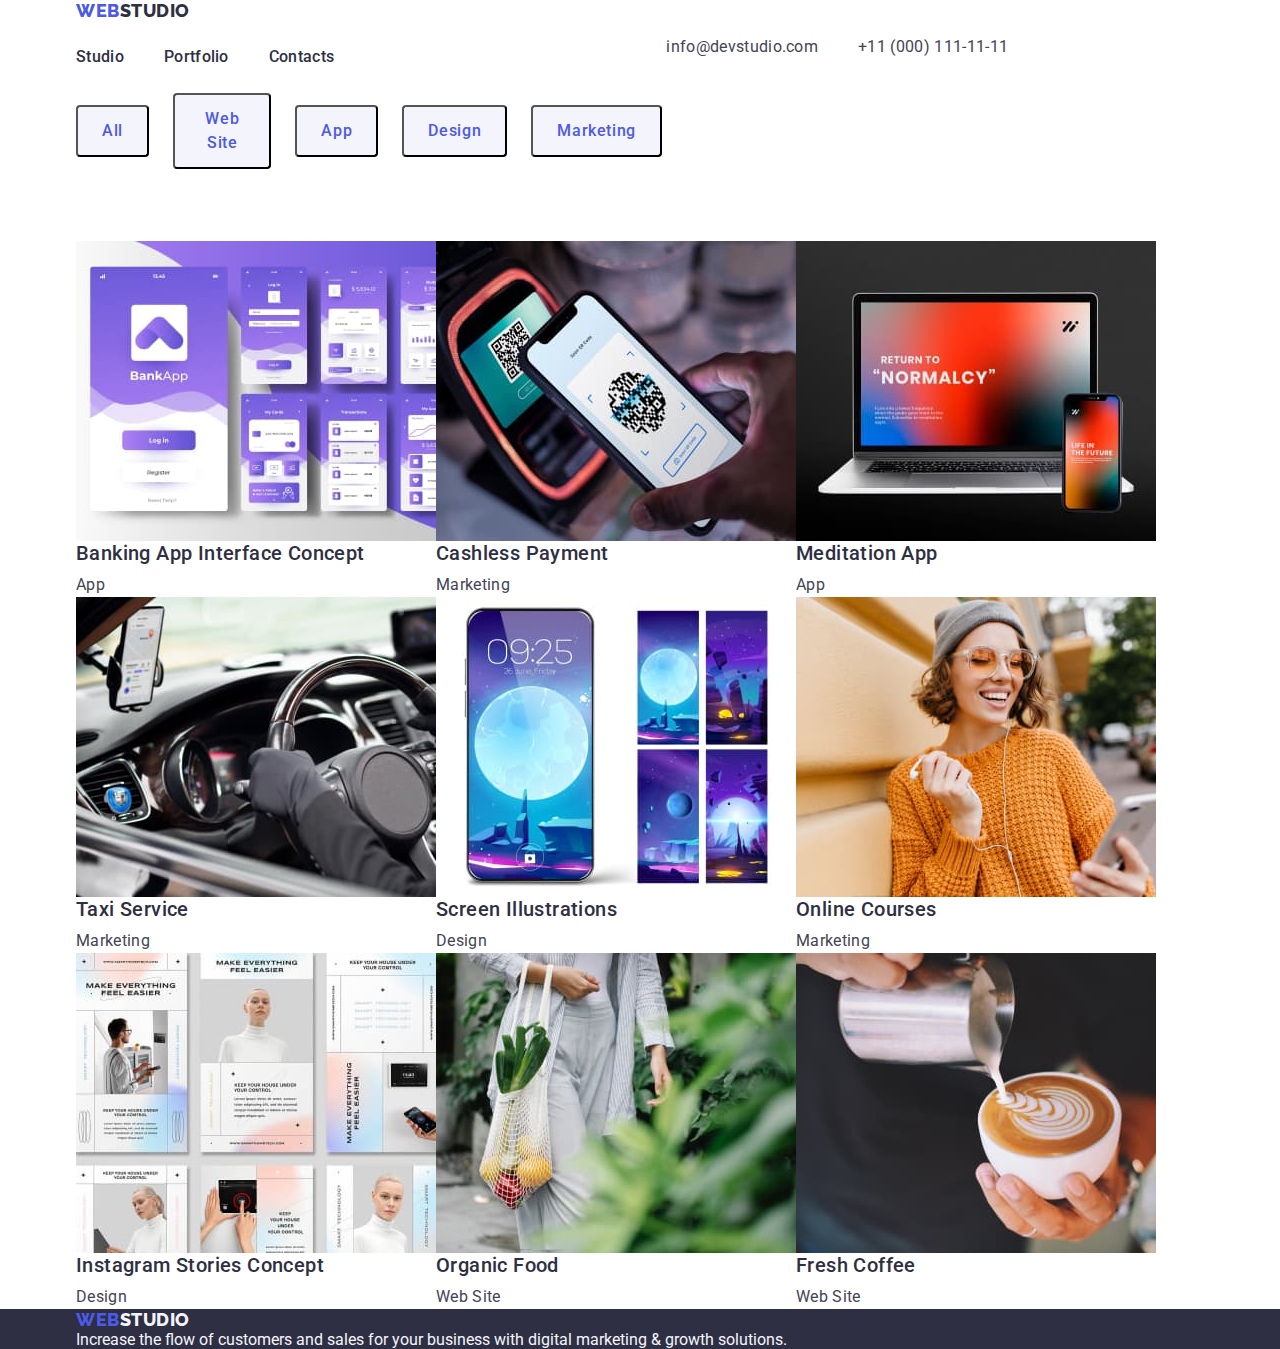
==== portfolio.html @ 97638b40 "Update portfolio.html" ====
<!DOCTYPE html>
<html lang="en">
  <head>
    <meta charset="UTF-8" />
    <meta http-equiv="X-UA-Compatible" content="IE=edge" />
    <meta name="viewport" content="width=, initial-scale=1.0" />
    <title>Portfolio</title>

    <!-- Font  -->
    <link rel="preconnect" href="https://fonts.googleapis.com" />
    <link rel="preconnect" href="https://fonts.gstatic.com" crossorigin />
    <link
      href="https://fonts.googleapis.com/css2?family=Raleway:wght@800&family=Roboto:wght@400;500;700;900&display=swap"
      rel="stylesheet"
    />

    <!-- Normalize -->
    <link
      rel="stylesheet"
      href="https://cdn.jsdelivr.net/npm/modern-normalize@1.1.0/modern-normalize.min.css"
    />

    <!-- Styles -->
    <link rel="stylesheet" href="./css/styles.css" />
  </head>
  <body>
    <!-- Header section -->
    <header class="header">
      <div class="container header-container">
        <nav class="header-nav">
          <a class="header-logo link" href="./index.html"
            >Web<span class="header-logo-second">Studio</span></a
          >
          <ul class="header-nav-list list">
            <li class="header-item">
              <a class="header-link link" href="./index.html">Studio</a>
            </li>
            <li class="header-item">
              <a class="header-link link" href="./portfolio.html">Portfolio</a>
            </li>
            <li class="header-item">
              <a class="header-link link" href="">Contacts</a>
            </li>
          </ul>
        </nav>
        <address class="header-contacts">
          <ul class="header-nav-contacts-list list">
            <li class="header-contacts-item">
              <a
                class="header-contacts-link link"
                href="mailto:info@devstudio.com"
                >info@devstudio.com</a
              >
            </li>
            <li class="header-contacts-item">
              <a class="header-contacts-link link" href="tel:+110001111111"
                >+11 (000) 111-11-11</a
              >
            </li>
          </ul>
        </address>
      </div>
    </header>
    <main>
      <!-- Section 1 -->
      <section>
        <div class="container">
          <h1 class="visually-hidden">Portfolio</h1>
          <ul class="portfolio-btn-list list">
            <li class="porfolio-btn-item">
              <button class="portfolio-btn" type="button">All</button>
            </li>
            <li class="porfolio-btn-item">
              <button class="portfolio-btn" type="button">Web Site</button>
            </li>
            <li class="porfolio-btn-item">
              <button class="portfolio-btn" type="button">App</button>
            </li>
            <li class="porfolio-btn-item">
              <button class="portfolio-btn" type="button">Design</button>
            </li>
            <li class="porfolio-btn-item">
              <button class="portfolio-btn" type="button">Marketing</button>
            </li>
          </ul>
          <ul class="portfolio-img-list list">
            <li class="portfoli-img-item">
              <a class="portfolio-img-link link" href="">
                <img
                  class="portfolio-img"
                  src="./images/img-8.jpg"
                  alt="Interface Concept"
                  width="360"
                  height="300"
                />
                <h2 class="portfolio-title-name">
                  Banking App Interface Concept
                </h2>
                <p class="portfolio-undertitle">App</p>
              </a>
            </li>
            <li class="portfoli-img-item">
              <a class="portfolio-img-link link" href="">
                <img
                  class="portfolio-img"
                  src="./images/img-9.jpg"
                  alt="Payment by QR code"
                  width="360"
                  height="300"
                />
                <h2 class="portfolio-title-name">Cashless Payment</h2>
                <p class="portfolio-undertitle">Marketing</p>
              </a>
            </li>
            <li class="portfoli-img-item">
              <a class="portfolio-img-link link" href="">
                <img
                  class="portfolio-img"
                  src="./images/img-10.jpg"
                  alt="Meditation App on tht phone and laptop"
                  width="360"
                  height="300"
                />
                <h2 class="portfolio-title-name">Meditation App</h2>
                <p class="portfolio-undertitle">App</p>
              </a>
            </li>
            <li class="portfoli-img-item">
              <a class="portfolio-img-link link" href="">
                <img
                  class="portfolio-img"
                  src="./images/img-11.jpg"
                  alt="taxi driver"
                  width="360"
                  height="300"
                />
                <h2 class="portfolio-title-name">Taxi Service</h2>
                <p class="portfolio-undertitle">Marketing</p>
              </a>
            </li>
            <li class="portfoli-img-item">
              <a class="portfolio-img-link link" href="">
                <img
                  class="portfolio-img"
                  src="./images/img-12.jpg"
                  alt="moon`s illustrations on the phone"
                  width="360"
                  height="300"
                />
                <h2 class="portfolio-title-name">Screen Illustrations</h2>
                <p class="portfolio-undertitle">Design</p>
              </a>
            </li>
            <li class="portfoli-img-item">
              <a class="portfolio-img-link link" href="">
                <img
                  class="portfolio-img"
                  src="./images/img-13.jpg"
                  alt="smiling girl"
                  width="360"
                  height="300"
                />
                <h2 class="portfolio-title-name">Online Courses</h2>
                <p class="portfolio-undertitle">Marketing</p>
              </a>
            </li>
            <li class="portfoli-img-item">
              <a class="portfolio-img-link link" href="">
                <img
                  class="portfolio-img"
                  src="./images/img-14.jpg"
                  alt="girl`s instagram page"
                  width="360"
                  height="300"
                />
                <h2 class="portfolio-title-name">Instagram Stories Concept</h2>
                <p class="portfolio-undertitle">Design</p>
              </a>
            </li>
            <li class="portfoli-img-item">
              <a class="portfolio-img-link link" href="">
                <img
                  class="portfolio-img"
                  src="./images/img-15.jpg"
                  alt="girl and a bag with vegetables"
                  width="360"
                  height="300"
                />
                <h2 class="portfolio-title-name">Organic Food</h2>
                <p class="portfolio-undertitle">Web Site</p>
              </a>
            </li>
            <li class="portfoli-img-item">
              <a class="portfolio-img-link link" href="">
                <img
                  class="portfolio-img"
                  src="./images/img-16.jpg"
                  alt="Cup of Coffee"
                  width="360"
                  height="300"
                />
                <h2 class="portfolio-title-name">Fresh Coffee</h2>
                <p class="portfolio-undertitle">Web Site</p>
              </a>
            </li>
          </ul>
        </div>
      </section>
    </main>

    <!-- Footer section -->
    <footer class="footer">
      <div class="container">
        <a class="footer-logo link" href="./index.html"
          >Web<span class="footer-logo-second">Studio</span></a
        >
        <p class="footer-undertitle">
          Increase the flow of customers and sales for your business with
          digital marketing & growth solutions.
        </p>
      </div>
    </footer>
  </body>
</html>
---- css/styles.css ----
:root {
  /* Colors  */

  --iris: #4d5ae5;
  --ocean: #404bbf;
  --navy-blue: #2e2f42;
  --green: #31d0aa;
  --slate: #434455;
  --light-slate: #8e8f99;
  --cornflower: #e7e9fc;
  --cloud: #f4f4fd;
  --navy-blue-bg: #2e2f42;
  --grey: #2e2f42;
  --white: #ffffff;
  --dairy: #fcfcfc;

  /* Fonts  */
  --primary-font: Roboto, sans-serif;
  --secondary-font: Releway, sans-serif;
}

/* Base styles */

body {
  font-family: var(--primary-font);
  font-size: 16px;
  color: var(--slate);
  background-color: var(--white);
}

/* reset start */

h1,
h2,
h3,
p {
  margin: 0;
}

img {
  display: block;
}

.link {
  text-decoration: none;
}

.list {
  list-style: none;
  margin: 0;
  padding: 0;
}

.visually-hidden {
  position: absolute;
  width: 1px;
  height: 1px;
  margin: -1px;
  border: 0;
  padding: 0;

  white-space: nowrap;
  clip-path: inset(100%);
  clip: rect(0 0 0 0);
  overflow: hidden;
}

.container {
  width: 1158px;
  margin-right: auto;
  margin-left: auto;
  padding-right: 15px;
  padding-left: 15px;
}

/* Header styles */

.header-container {
  display: flex;
  align-items: center;
}

.header-logo {
  font-family: "Raleway", sans-serif;
  font-weight: 800;
  font-size: 18px;
  line-height: 1.17;
  letter-spacing: 0.03em;
  text-transform: uppercase;
  color: var(--iris);
  margin-right: 76px;
  width: 115px;
}

.header-logo-second {
  font-family: "Raleway", sans-serif;
  color: var(--navy-blue);
}

.header-nav-list {
  display: flex;
  align-items: center;
  margin-right: 332px;
}

.header-link {
  display: block;
  padding-top: 24px;
  padding-bottom: 24px;

  font-weight: 500;
  font-size: 16px;
  line-height: 1.5;
  letter-spacing: 0.02em;
  color: var(--navy-blue);
}
.header-item {
  margin-right: 40px;
}

.header-item:last-child {
  margin-right: 0px;
}

.header-contacts {
  font-style: normal;
}

.header-nav-contacts-list {
  display: flex;
}

.header-contacts-link {
  line-height: 1.5;
  letter-spacing: 0.02em;
  color: var(--slate);
}

.header-contacts-item {
  margin-right: 40px;
}

.header-contacts-item:last-child {
  margin-right: 0px;
}

.header-link:hover,
.header-link:focus,
.header-contacts-link:hover,
.header-contacts-link:focus {
  color: var(--ocean);
}

/* Hero styles */

.hero {
  background-color: var(--navy-blue-bg);
}

.hero-title {
  font-weight: 700;
  font-size: 56px;
  line-height: 1.07;
  text-align: center;
  letter-spacing: 0.02em;
  color: var(--white);
  width: 496px;
  margin-bottom: 48px;
}

.hero-btn {
  font-family: inherit;
  font-weight: 500;
  font-size: 16px;
  line-height: 1.5;
  letter-spacing: 0.04em;
  color: var(--white);
  background-color: var(--iris);
  cursor: pointer;
  padding-bottom: 16px;
  padding-right: 32px;
  padding-bottom: 16px;
  padding-left: 32px;
  border-radius: 4px;
  width: 169px;
}

.hero-btn:hover,
.hero-btn:focus {
  background-color: var(--ocean);
}

/* Section 1 styles */

.about-title-name {
  font-weight: 500;
  font-size: 20px;
  line-height: 1.2;
  letter-spacing: 0.02em;
  color: var(--navy-blue);
  margin-bottom: 8px;
}

.about-undertitle {
  line-height: 1.5;
  letter-spacing: 0.02em;
}

.about-item {
  margin-right: 24px;
  width: 264px;
}

.about-item:last-child {
  margin-right: 0px;
}

/* Section 2 styles */

.projects-title {
  font-weight: 700;
  font-size: 36px;
  line-height: 1.11;
  text-align: center;
  text-transform: capitalize;
  color: var(--navy-blue);
  margin-bottom: 72px;
  width: 323px;
}

/* Section 3 styles */

.team-section {
  background-color: var(--cloud);
}
.team-title {
  font-weight: 700;
  font-size: 36px;
  line-height: 1.11;
  text-align: center;
  text-transform: capitalize;
  letter-spacing: 0.02em;
  color: var(--navy-blue);
  margin-bottom: 72px;
  width: 162px;
}

.team-item {
  background-color: var(--white);
}

.team-title-name {
  font-weight: 500;
  font-size: 20px;
  line-height: 1.2;
  letter-spacing: 0.02em;
  text-align: center;
  color: var(--navy-blue);
  margin-bottom: 8px;
}
.team-undertitle {
  line-height: 1.5;
  letter-spacing: 0.02em;
  text-align: center;
}

/* Footer section */

.footer {
  background-color: var(--navy-blue-bg);
}

.footer-logo {
  font-family: "Raleway", sans-serif;
  font-weight: 800;
  font-size: 18px;
  line-height: 1.17;
  letter-spacing: 0.03em;
  text-transform: uppercase;
  color: var(--iris);
  margin-bottom: 16px;
}

.footer-logo-second {
  font-family: "Raleway", sans-serif;
  color: var(--cloud);
}

.footer-undertitle {
  color: var(--cloud);
}

/* Portfolio */

/* Section 1 */

.portfolio-btn-list {
  display: flex;
  justify-content: space-between;
  align-items: center;
  margin-bottom: 72px;
  width: 586px;
}

.porfolio-btn-item {
  margin-right: 24px;
}

.porfolio-btn-item:last-child {
  margin-right: 0px;
}

.portfolio-btn {
  font-family: inherit;
  font-weight: 500;
  font-size: 16px;
  line-height: 1.5;
  letter-spacing: 0.04em;
  color: var(--iris);
  background-color: var(--cloud);
  cursor: pointer;
  border-radius: 4px;
  padding-top: 12px;
  padding-right: 24px;
  padding-bottom: 12px;
  padding-left: 24px;
}

.portfolio-btn:hover,
.portfolio-btn:focus {
  color: var(--white);
  background-color: var(--ocean);
}

.portfolio-title-name {
  font-weight: 500;
  font-size: 20px;
  line-height: 1.2;
  letter-spacing: 0.02em;
  color: var(--navy-blue);
  margin-bottom: 8px;
}

.portfolio-undertitle {
  font-size: 16px;
  line-height: 1.5;
  letter-spacing: 0.02em;
  color: var(--slate);
}

.portfolio-img-list {
  display: flex;
  flex-wrap: wrap;
  width: 1128px;
}

.portfoli-img-item {
  column-gap: 24px;
  row-gap: 48px;
  flex-basis: calc((100% - 24px * 2) / 3);
}
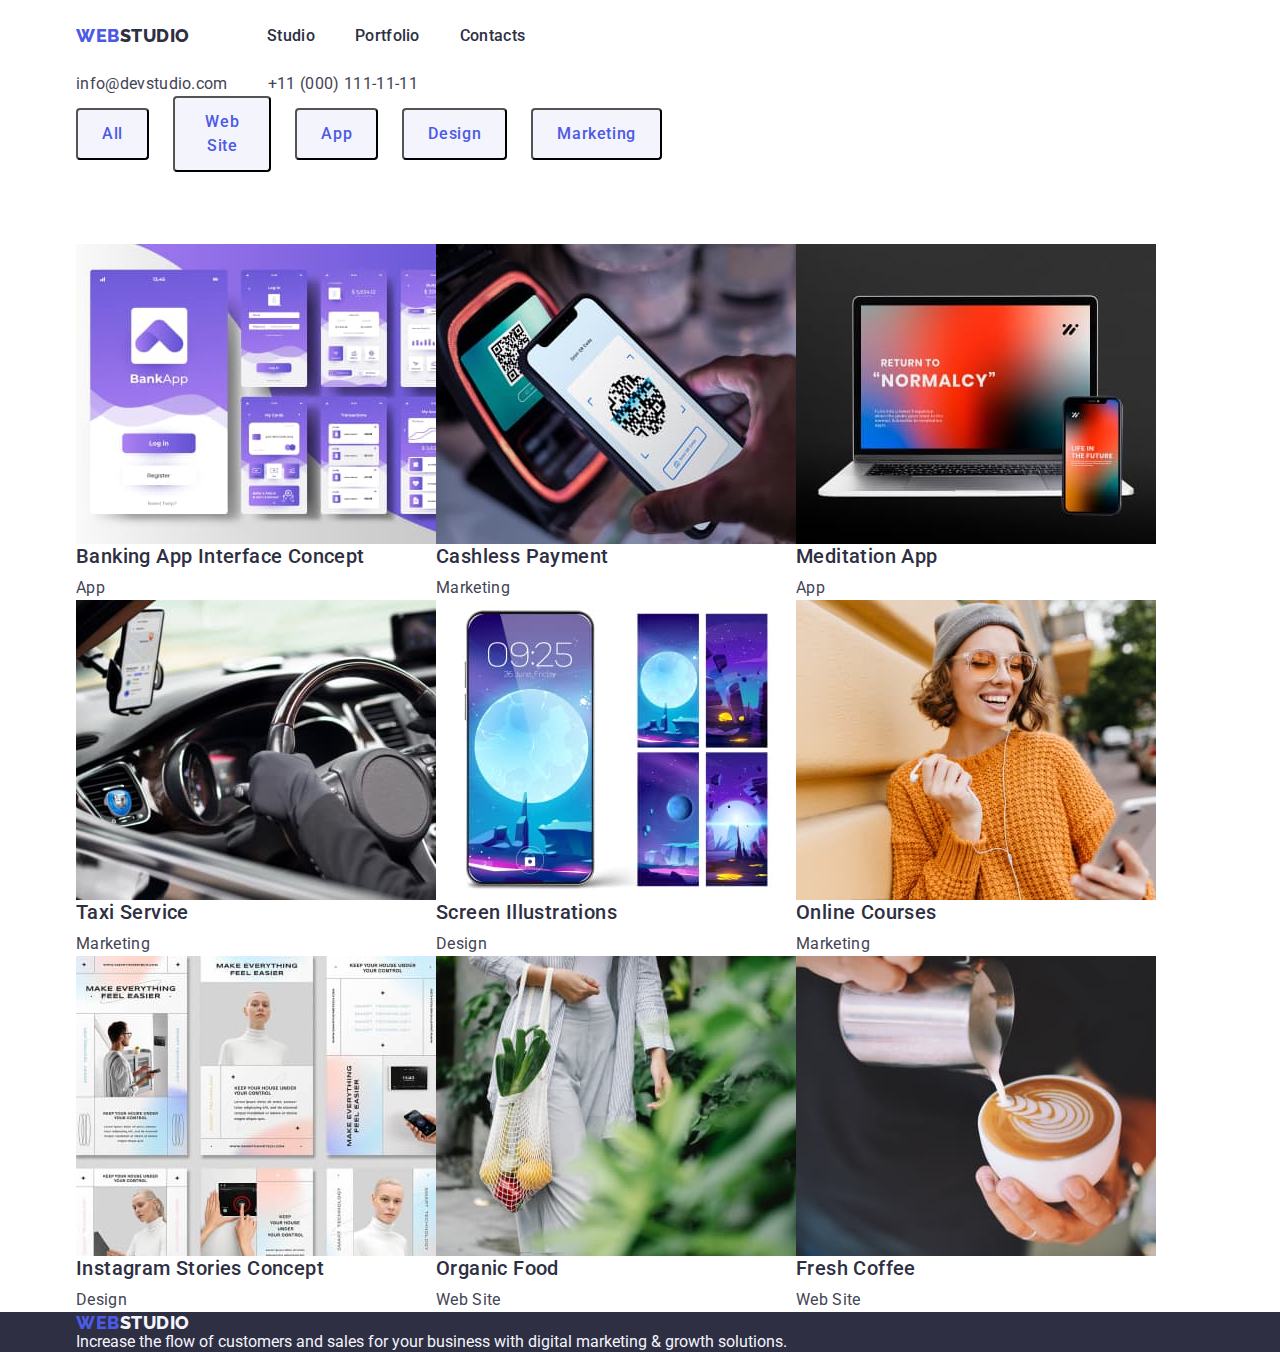
==== commit cc659ef7: "Update portfolio.html" ====
--- a/portfolio.html
+++ b/portfolio.html
@@ -26,8 +26,8 @@
   <body>
     <!-- Header section -->
     <header class="header">
-      <div class="container header-container">
-        <nav class="header-nav">
+      <div class="container">
+        <nav class="header-nav main-nav">
           <a class="header-logo link" href="./index.html"
             >Web<span class="header-logo-second">Studio</span></a
           >
--- a/css/styles.css
+++ b/css/styles.css
@@ -75,9 +75,10 @@
 
 /* Header styles */
 
-.header-container {
+.main-nav {
   display: flex;
   align-items: center;
+  margin-right: 332px;
 }
 
 .header-logo {
@@ -100,7 +101,6 @@
 .header-nav-list {
   display: flex;
   align-items: center;
-  margin-right: 332px;
 }
 
 .header-link {
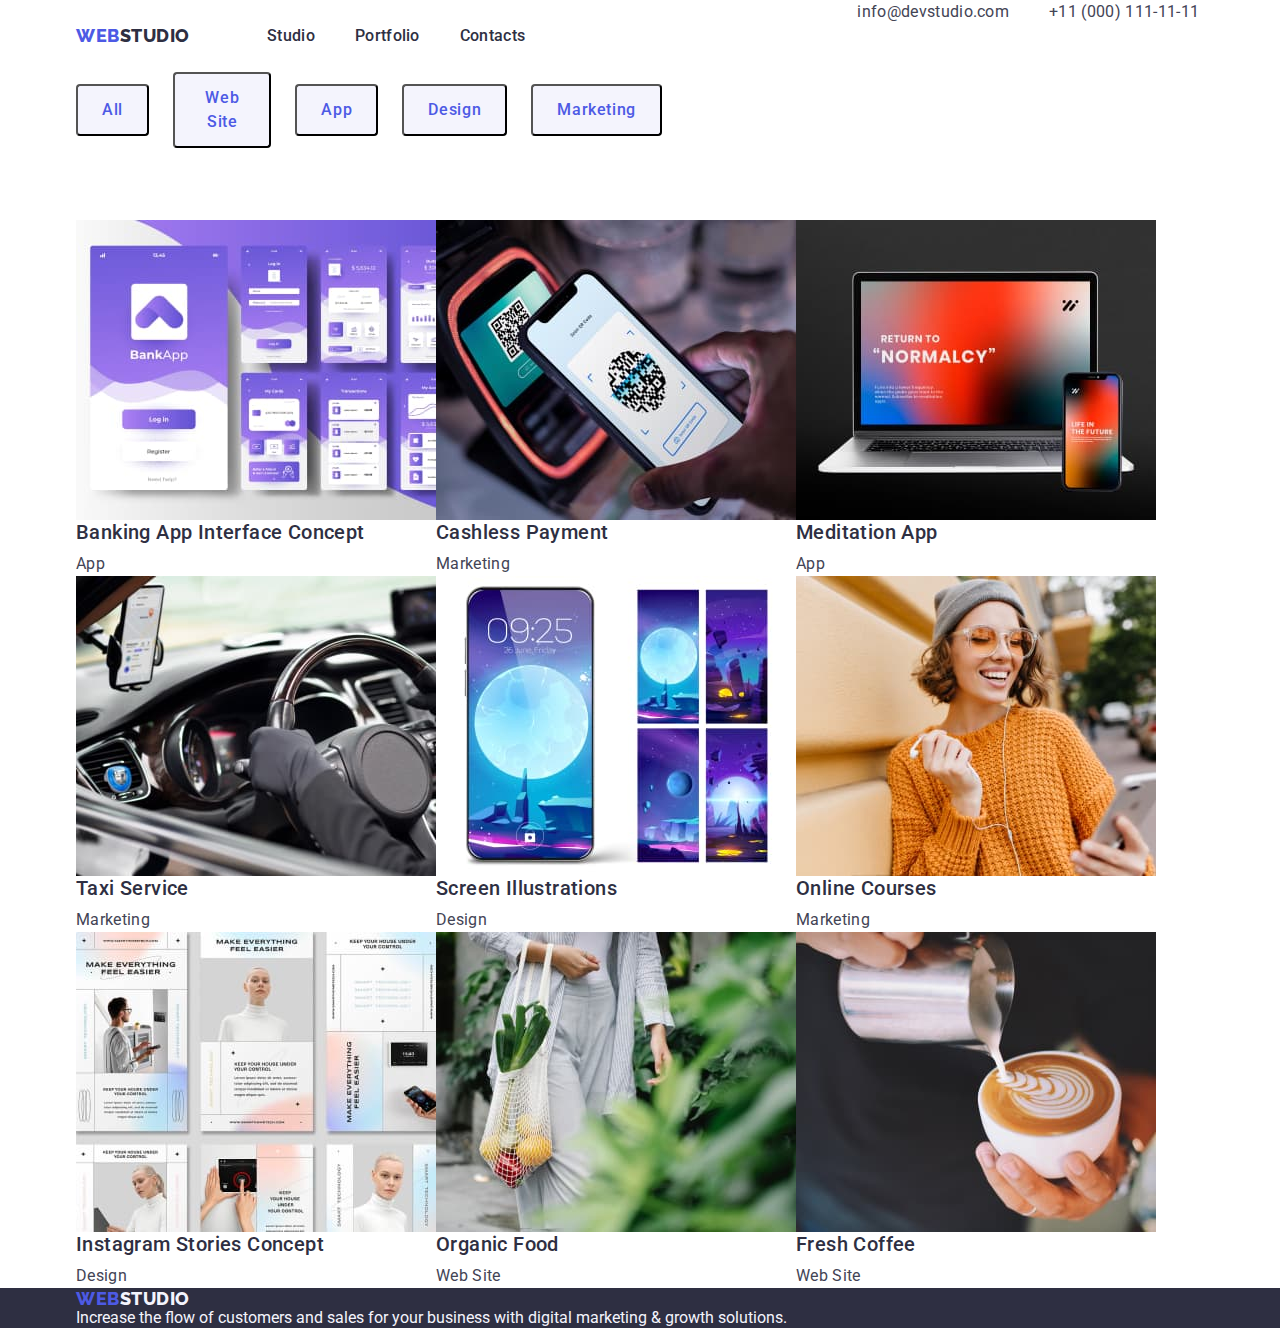
==== commit 016e9492: "Update portfolio.html" ====
--- a/portfolio.html
+++ b/portfolio.html
@@ -26,7 +26,7 @@
   <body>
     <!-- Header section -->
     <header class="header">
-      <div class="container">
+      <div class="container header-container">
         <nav class="header-nav main-nav">
           <a class="header-logo link" href="./index.html"
             >Web<span class="header-logo-second">Studio</span></a
--- a/css/styles.css
+++ b/css/styles.css
@@ -75,6 +75,10 @@
 
 /* Header styles */
 
+.header-container {
+  display: flex;
+}
+
 .main-nav {
   display: flex;
   align-items: center;
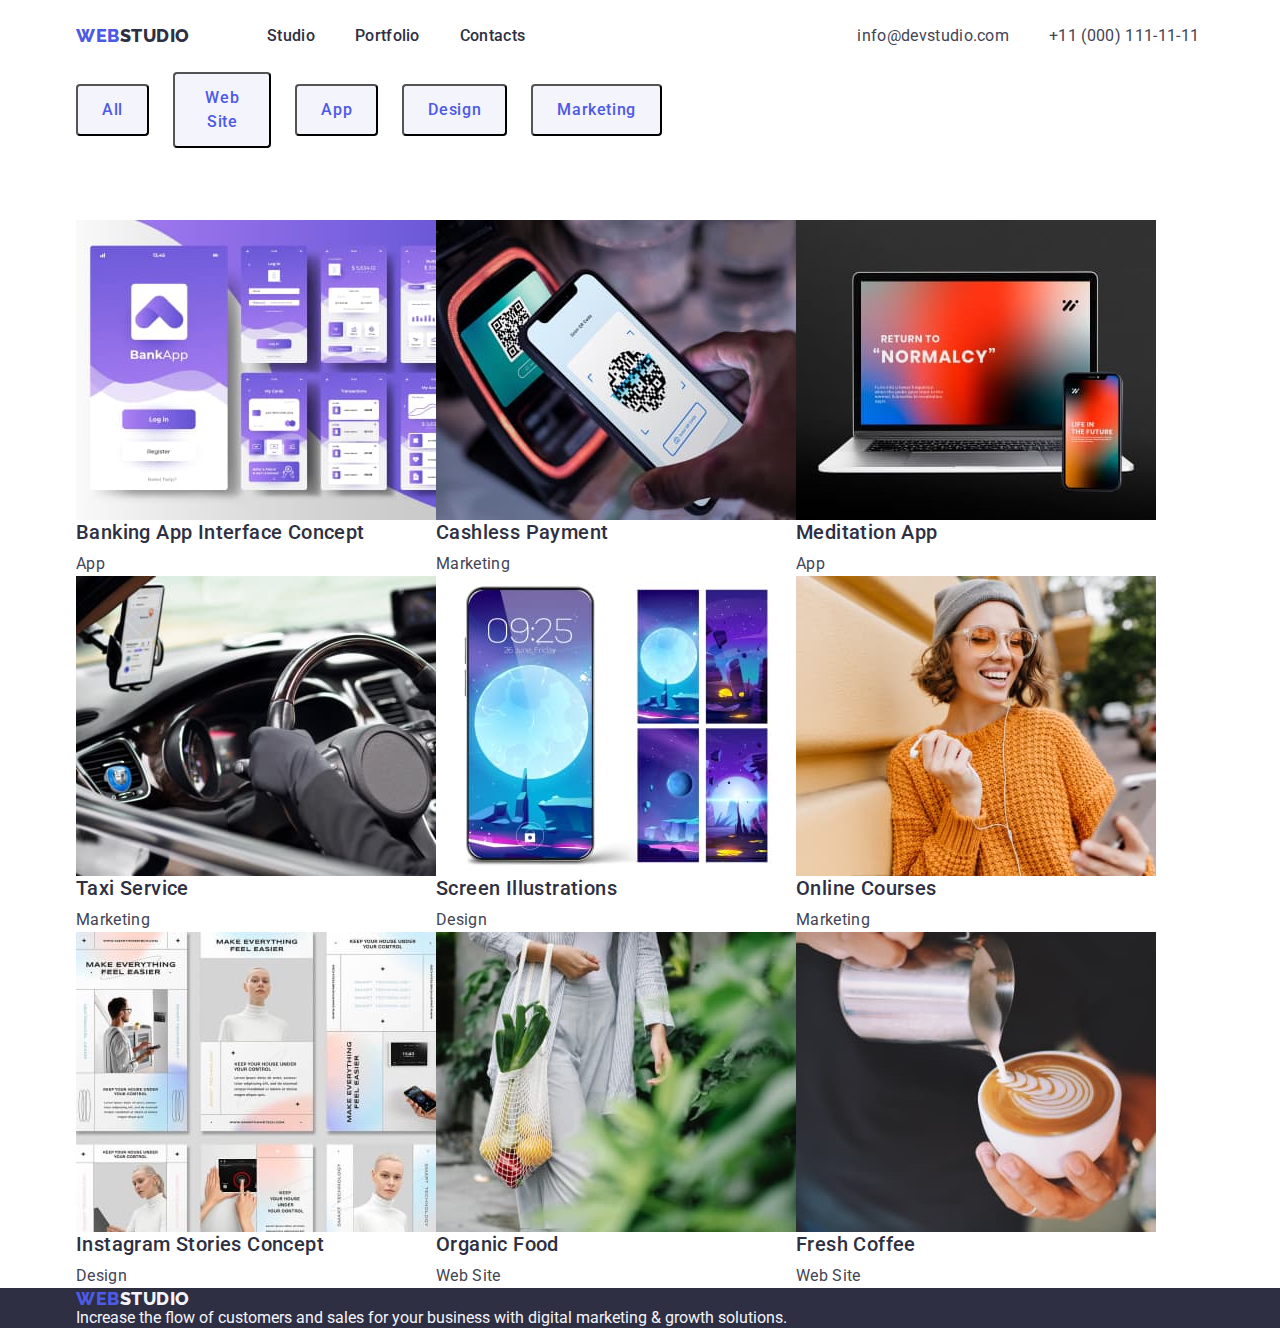
==== commit f4c05b1f: "Update portfolio.html" ====
--- a/portfolio.html
+++ b/portfolio.html
@@ -26,7 +26,7 @@
   <body>
     <!-- Header section -->
     <header class="header">
-      <div class="container header-container">
+      <div class="header-container container">
         <nav class="header-nav main-nav">
           <a class="header-logo link" href="./index.html"
             >Web<span class="header-logo-second">Studio</span></a
--- a/css/styles.css
+++ b/css/styles.css
@@ -77,6 +77,7 @@
 
 .header-container {
   display: flex;
+  align-items: center;
 }
 
 .main-nav {
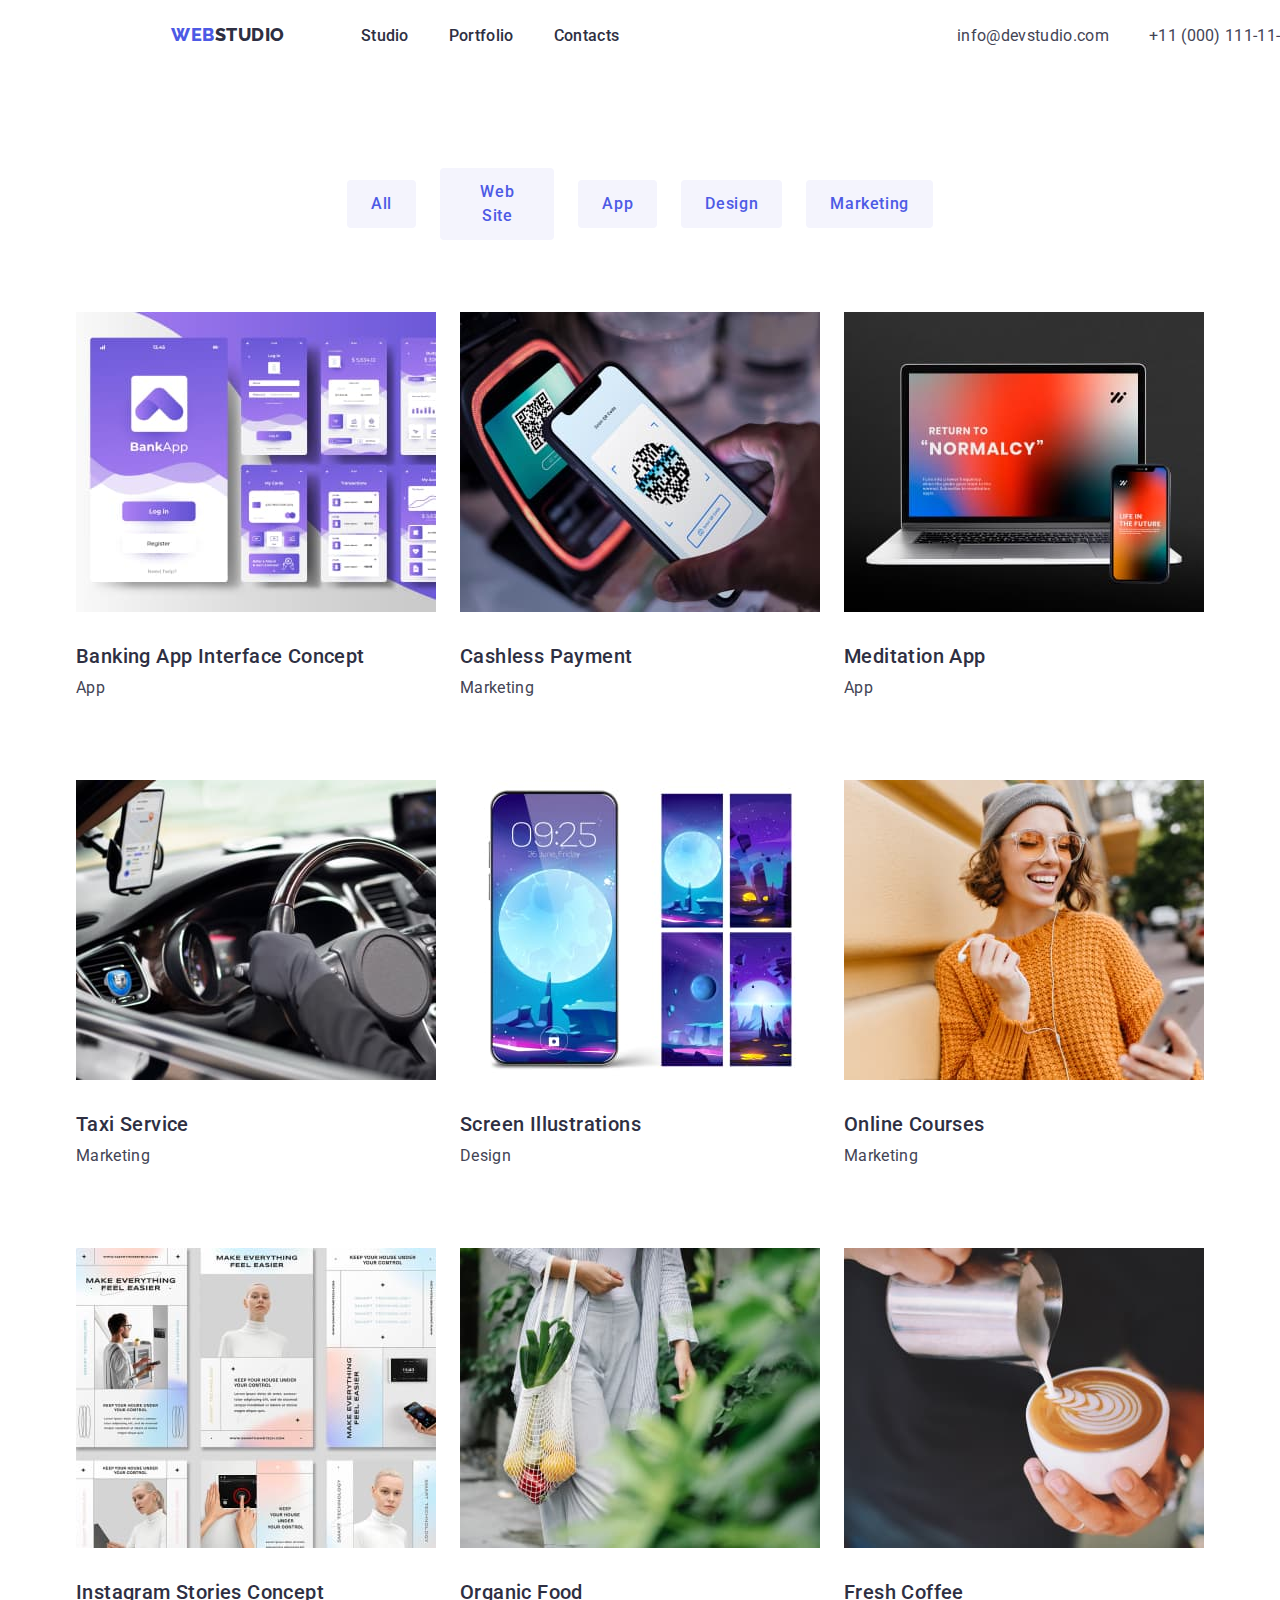
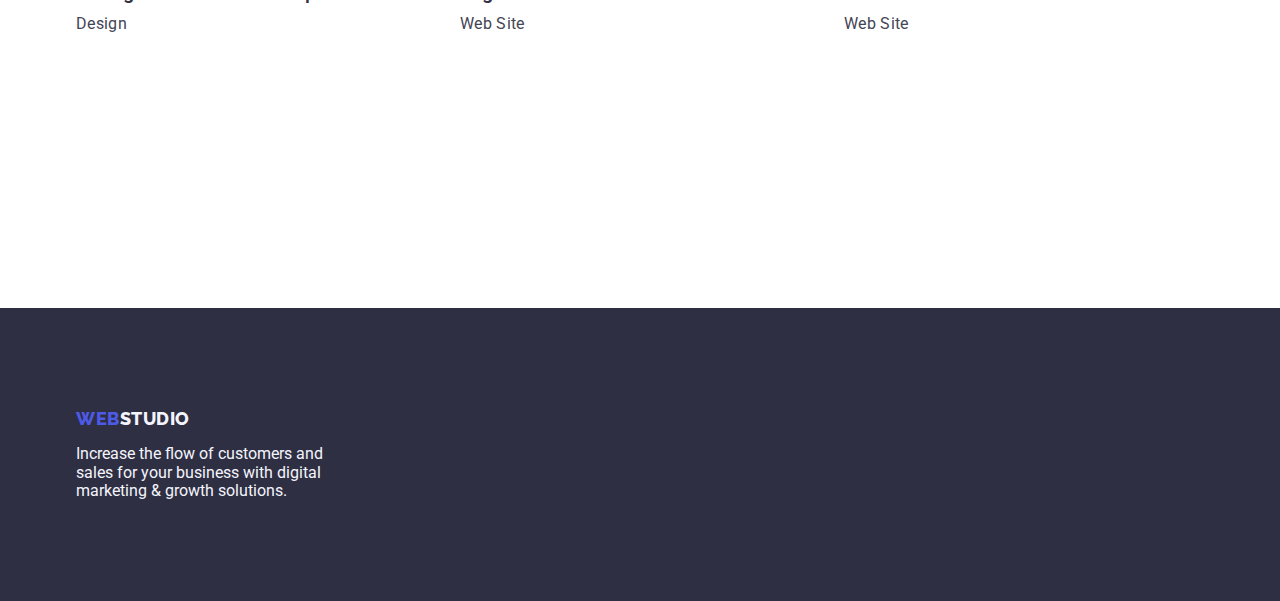
==== commit dbb2023c: "Update portfolio.html" ====
--- a/portfolio.html
+++ b/portfolio.html
@@ -26,7 +26,7 @@
   <body>
     <!-- Header section -->
     <header class="header">
-      <div class="header-container container">
+      <div class="container header-cont">
         <nav class="header-nav main-nav">
           <a class="header-logo link" href="./index.html"
             >Web<span class="header-logo-second">Studio</span></a
@@ -64,7 +64,7 @@
     <main>
       <!-- Section 1 -->
       <section>
-        <div class="container">
+        <div class="container portfolio-cont">
           <h1 class="visually-hidden">Portfolio</h1>
           <ul class="portfolio-btn-list list">
             <li class="porfolio-btn-item">
@@ -210,7 +210,7 @@
 
     <!-- Footer section -->
     <footer class="footer">
-      <div class="container">
+      <div class="container footer-cont">
         <a class="footer-logo link" href="./index.html"
           >Web<span class="footer-logo-second">Studio</span></a
         >
--- a/css/styles.css
+++ b/css/styles.css
@@ -75,27 +75,30 @@
 
 /* Header styles */
 
-.header-container {
-  display: flex;
-  align-items: center;
+.header-cont {
+  display: flex;
+  margin-top: 24px;
+  margin-bottom: 24px;
+  margin-right: 156px;
+  margin-left: 156px;
 }
 
 .main-nav {
   display: flex;
-  align-items: center;
-  margin-right: 332px;
+  margin-right: auto;
 }
 
 .header-logo {
+  margin-right: 76px;
+
   font-family: "Raleway", sans-serif;
   font-weight: 800;
   font-size: 18px;
   line-height: 1.17;
   letter-spacing: 0.03em;
   text-transform: uppercase;
+
   color: var(--iris);
-  margin-right: 76px;
-  width: 115px;
 }
 
 .header-logo-second {
@@ -110,8 +113,6 @@
 
 .header-link {
   display: block;
-  padding-top: 24px;
-  padding-bottom: 24px;
 
   font-weight: 500;
   font-size: 16px;
@@ -160,20 +161,35 @@
 
 .hero {
   background-color: var(--navy-blue-bg);
+  text-align: center;
+}
+
+.hero-cont {
+  width: 496px;
+  padding-top: 188px;
+  padding-bottom: 188px;
 }
 
 .hero-title {
+  padding-bottom: 48px;
+  width: 496px;
+
   font-weight: 700;
   font-size: 56px;
   line-height: 1.07;
-  text-align: center;
   letter-spacing: 0.02em;
   color: var(--white);
-  width: 496px;
-  margin-bottom: 48px;
 }
 
 .hero-btn {
+  display: inline-block;
+  padding-bottom: 16px;
+  padding-top: 16px;
+  padding-right: 32px;
+  padding-left: 32px;
+  border-radius: 4px;
+  border: transparent;
+  min-width: 169px;
   font-family: inherit;
   font-weight: 500;
   font-size: 16px;
@@ -182,12 +198,6 @@
   color: var(--white);
   background-color: var(--iris);
   cursor: pointer;
-  padding-bottom: 16px;
-  padding-right: 32px;
-  padding-bottom: 16px;
-  padding-left: 32px;
-  border-radius: 4px;
-  width: 169px;
 }
 
 .hero-btn:hover,
@@ -197,13 +207,24 @@
 
 /* Section 1 styles */
 
+.about-container {
+  padding-top: 120px;
+  padding-bottom: 120px;
+}
+
+.about-list {
+  display: flex;
+}
+
 .about-title-name {
+  margin-bottom: 8px;
+
   font-weight: 500;
   font-size: 20px;
   line-height: 1.2;
   letter-spacing: 0.02em;
-  color: var(--navy-blue);
-  margin-bottom: 8px;
+
+  color: var(--navy-blue);
 }
 
 .about-undertitle {
@@ -222,15 +243,29 @@
 
 /* Section 2 styles */
 
+.project-cont {
+  padding-top: 120px;
+  padding-bottom: 120px;
+}
+
+.projects-list {
+  display: flex;
+  gap: 24px;
+}
+
 .projects-title {
+  margin-bottom: 72px;
+  margin-right: auto;
+  margin-left: auto;
+  width: 323px;
+
   font-weight: 700;
   font-size: 36px;
   line-height: 1.11;
   text-align: center;
   text-transform: capitalize;
-  color: var(--navy-blue);
-  margin-bottom: 72px;
-  width: 323px;
+
+  color: var(--navy-blue);
 }
 
 /* Section 3 styles */
@@ -238,16 +273,28 @@
 .team-section {
   background-color: var(--cloud);
 }
+
+.team-cont {
+  padding-top: 120px;
+  padding-bottom: 120px;
+}
+
 .team-title {
+  margin-bottom: 72px;
+
   font-weight: 700;
   font-size: 36px;
   line-height: 1.11;
   text-align: center;
   text-transform: capitalize;
   letter-spacing: 0.02em;
-  color: var(--navy-blue);
-  margin-bottom: 72px;
-  width: 162px;
+
+  color: var(--navy-blue);
+}
+
+.team-list {
+  display: flex;
+  gap: 24px;
 }
 
 .team-item {
@@ -255,13 +302,15 @@
 }
 
 .team-title-name {
+  margin-bottom: 8px;
+
   font-weight: 500;
   font-size: 20px;
   line-height: 1.2;
   letter-spacing: 0.02em;
   text-align: center;
-  color: var(--navy-blue);
-  margin-bottom: 8px;
+
+  color: var(--navy-blue);
 }
 .team-undertitle {
   line-height: 1.5;
@@ -273,6 +322,15 @@
 
 .footer {
   background-color: var(--navy-blue-bg);
+}
+
+.footer-cont {
+  padding-top: 100px;
+  padding-bottom: 100px;
+}
+
+.footer-logo link {
+  margin-top: 100px;
 }
 
 .footer-logo {
@@ -283,7 +341,6 @@
   letter-spacing: 0.03em;
   text-transform: uppercase;
   color: var(--iris);
-  margin-bottom: 16px;
 }
 
 .footer-logo-second {
@@ -292,30 +349,41 @@
 }
 
 .footer-undertitle {
+  margin-top: 16px;
+
   color: var(--cloud);
+  width: 264px;
 }
 
 /* Portfolio */
 
 /* Section 1 */
+
+.portfolio-cont {
+  padding-top: 96px;
+  padding-bottom: 120px;
+}
 
 .portfolio-btn-list {
   display: flex;
   justify-content: space-between;
   align-items: center;
   margin-bottom: 72px;
+  margin-right: auto;
+  margin-left: auto;
   width: 586px;
-}
-
-.porfolio-btn-item {
-  margin-right: 24px;
-}
-
-.porfolio-btn-item:last-child {
-  margin-right: 0px;
+  gap: 24px;
 }
 
 .portfolio-btn {
+  display: inline-block;
+  border-radius: 4px;
+  border: transparent;
+  padding-top: 12px;
+  padding-right: 24px;
+  padding-bottom: 12px;
+  padding-left: 24px;
+  text-align: center;
   font-family: inherit;
   font-weight: 500;
   font-size: 16px;
@@ -324,11 +392,6 @@
   color: var(--iris);
   background-color: var(--cloud);
   cursor: pointer;
-  border-radius: 4px;
-  padding-top: 12px;
-  padding-right: 24px;
-  padding-bottom: 12px;
-  padding-left: 24px;
 }
 
 .portfolio-btn:hover,
@@ -344,6 +407,7 @@
   letter-spacing: 0.02em;
   color: var(--navy-blue);
   margin-bottom: 8px;
+  margin-top: 32px;
 }
 
 .portfolio-undertitle {
@@ -351,12 +415,16 @@
   line-height: 1.5;
   letter-spacing: 0.02em;
   color: var(--slate);
+  margin-bottom: 32px;
 }
 
 .portfolio-img-list {
   display: flex;
   flex-wrap: wrap;
   width: 1128px;
+  column-gap: 24px;
+  row-gap: 48px;
+  margin-bottom: 120px;
 }
 
 .portfoli-img-item {
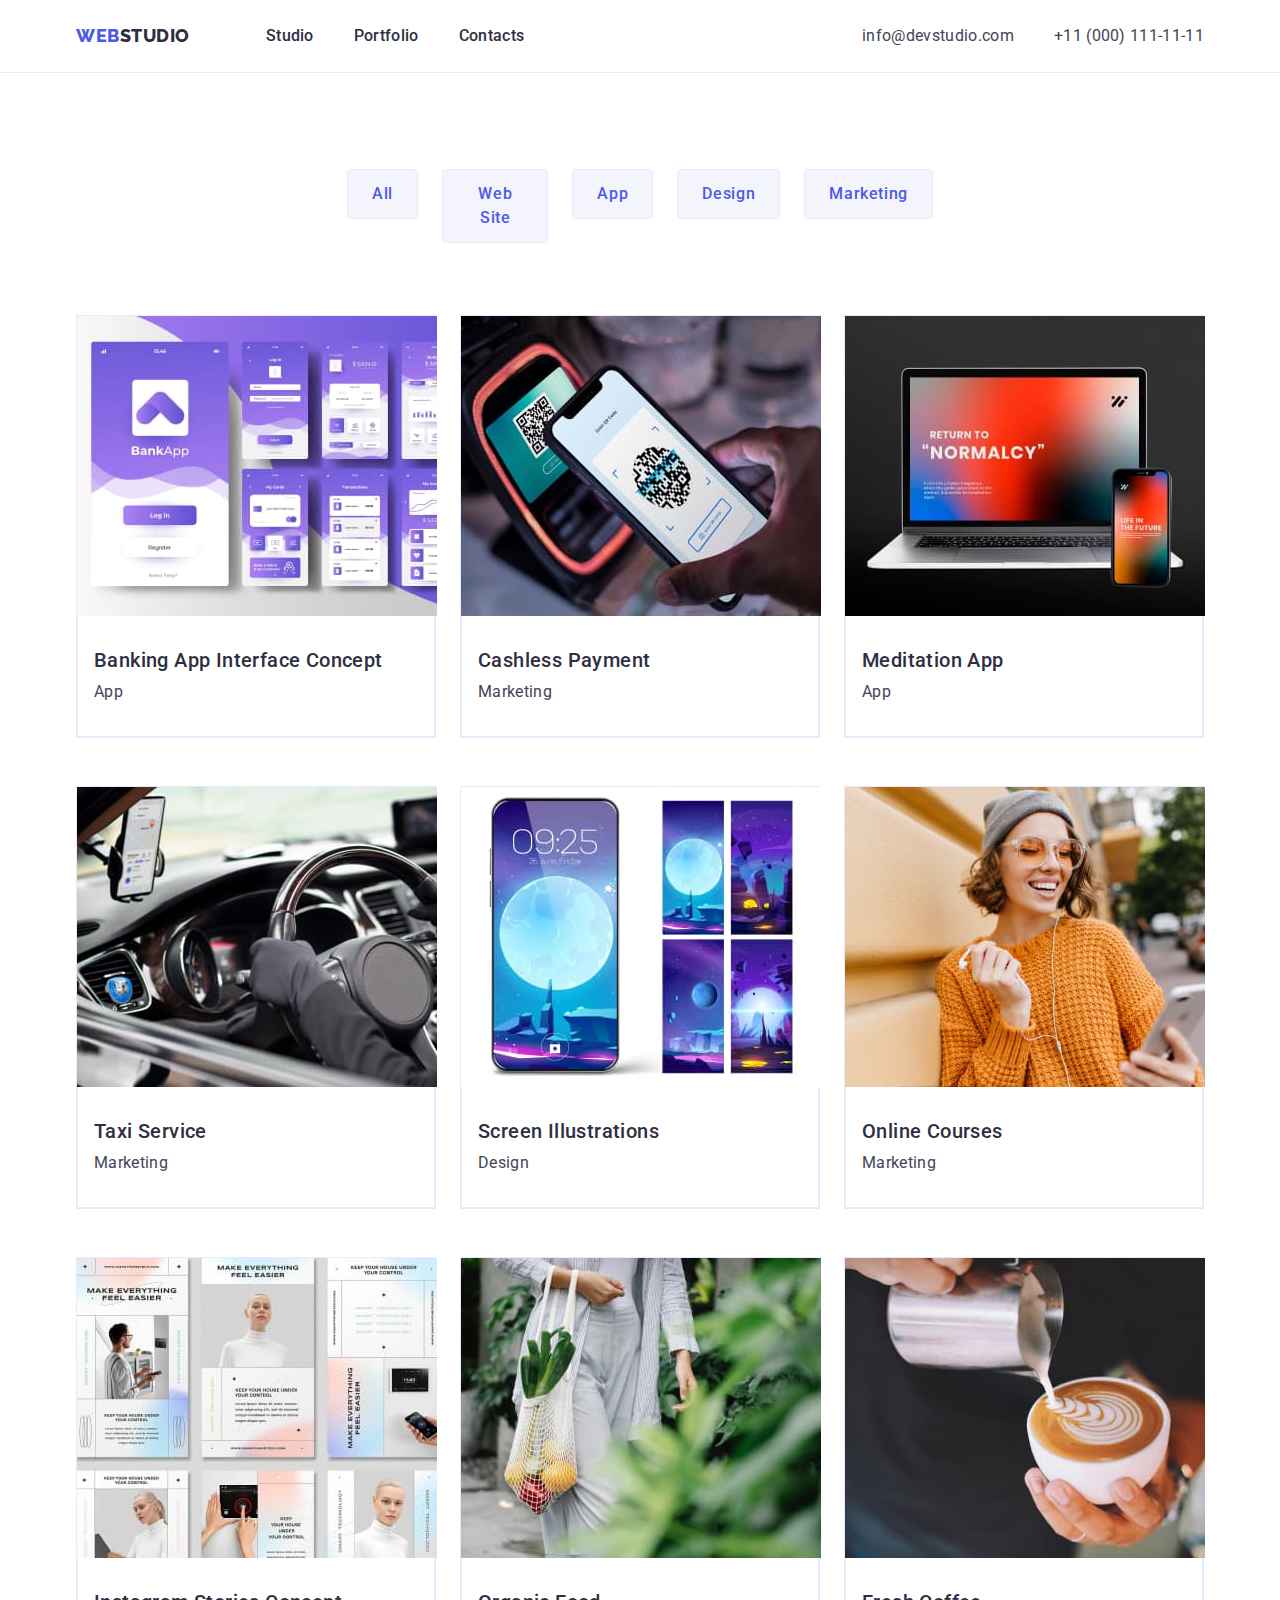
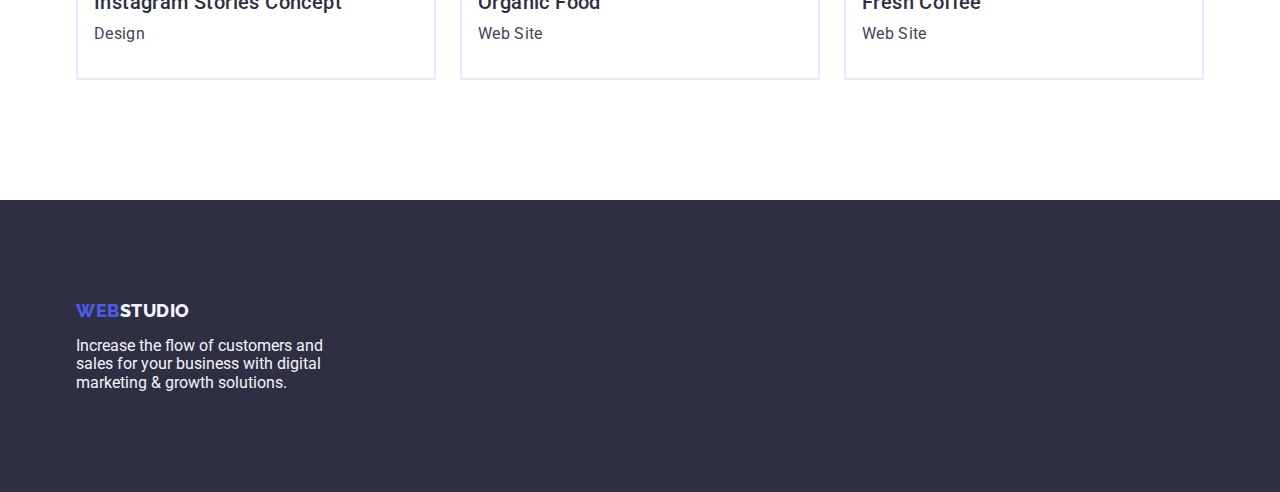
==== commit 28c3397d: "Update portfolio.html" ====
--- a/portfolio.html
+++ b/portfolio.html
@@ -63,8 +63,8 @@
     </header>
     <main>
       <!-- Section 1 -->
-      <section>
-        <div class="container portfolio-cont">
+      <section class="portfolio-cont">
+        <div class="container">
           <h1 class="visually-hidden">Portfolio</h1>
           <ul class="portfolio-btn-list list">
             <li class="porfolio-btn-item">
@@ -93,10 +93,12 @@
                   width="360"
                   height="300"
                 />
-                <h2 class="portfolio-title-name">
-                  Banking App Interface Concept
-                </h2>
-                <p class="portfolio-undertitle">App</p>
+                <div class="portfolio-details">
+                  <h2 class="portfolio-title-name">
+                    Banking App Interface Concept
+                  </h2>
+                  <p class="portfolio-undertitle">App</p>
+                </div>
               </a>
             </li>
             <li class="portfoli-img-item">
@@ -108,8 +110,10 @@
                   width="360"
                   height="300"
                 />
-                <h2 class="portfolio-title-name">Cashless Payment</h2>
-                <p class="portfolio-undertitle">Marketing</p>
+                <div class="portfolio-details">
+                  <h2 class="portfolio-title-name">Cashless Payment</h2>
+                  <p class="portfolio-undertitle">Marketing</p>
+                </div>
               </a>
             </li>
             <li class="portfoli-img-item">
@@ -121,8 +125,10 @@
                   width="360"
                   height="300"
                 />
-                <h2 class="portfolio-title-name">Meditation App</h2>
-                <p class="portfolio-undertitle">App</p>
+                <div class="portfolio-details">
+                  <h2 class="portfolio-title-name">Meditation App</h2>
+                  <p class="portfolio-undertitle">App</p>
+                </div>
               </a>
             </li>
             <li class="portfoli-img-item">
@@ -134,8 +140,10 @@
                   width="360"
                   height="300"
                 />
-                <h2 class="portfolio-title-name">Taxi Service</h2>
-                <p class="portfolio-undertitle">Marketing</p>
+                <div class="portfolio-details">
+                  <h2 class="portfolio-title-name">Taxi Service</h2>
+                  <p class="portfolio-undertitle">Marketing</p>
+                </div>
               </a>
             </li>
             <li class="portfoli-img-item">
@@ -147,8 +155,10 @@
                   width="360"
                   height="300"
                 />
-                <h2 class="portfolio-title-name">Screen Illustrations</h2>
-                <p class="portfolio-undertitle">Design</p>
+                <div class="portfolio-details">
+                  <h2 class="portfolio-title-name">Screen Illustrations</h2>
+                  <p class="portfolio-undertitle">Design</p>
+                </div>
               </a>
             </li>
             <li class="portfoli-img-item">
@@ -160,8 +170,10 @@
                   width="360"
                   height="300"
                 />
-                <h2 class="portfolio-title-name">Online Courses</h2>
-                <p class="portfolio-undertitle">Marketing</p>
+                <div class="portfolio-details">
+                  <h2 class="portfolio-title-name">Online Courses</h2>
+                  <p class="portfolio-undertitle">Marketing</p>
+                </div>
               </a>
             </li>
             <li class="portfoli-img-item">
@@ -173,8 +185,12 @@
                   width="360"
                   height="300"
                 />
-                <h2 class="portfolio-title-name">Instagram Stories Concept</h2>
-                <p class="portfolio-undertitle">Design</p>
+                <div class="portfolio-details">
+                  <h2 class="portfolio-title-name">
+                    Instagram Stories Concept
+                  </h2>
+                  <p class="portfolio-undertitle">Design</p>
+                </div>
               </a>
             </li>
             <li class="portfoli-img-item">
@@ -186,8 +202,10 @@
                   width="360"
                   height="300"
                 />
-                <h2 class="portfolio-title-name">Organic Food</h2>
-                <p class="portfolio-undertitle">Web Site</p>
+                <div class="portfolio-details">
+                  <h2 class="portfolio-title-name">Organic Food</h2>
+                  <p class="portfolio-undertitle">Web Site</p>
+                </div>
               </a>
             </li>
             <li class="portfoli-img-item">
@@ -199,8 +217,10 @@
                   width="360"
                   height="300"
                 />
-                <h2 class="portfolio-title-name">Fresh Coffee</h2>
-                <p class="portfolio-undertitle">Web Site</p>
+                <div class="portfolio-details">
+                  <h2 class="portfolio-title-name">Fresh Coffee</h2>
+                  <p class="portfolio-undertitle">Web Site</p>
+                </div>
               </a>
             </li>
           </ul>
--- a/css/styles.css
+++ b/css/styles.css
@@ -75,16 +75,20 @@
 
 /* Header styles */
 
+.header {
+  padding-top: 24px;
+  padding-bottom: 24px;
+  border-bottom: 1px solid #e7e9fc;
+}
+
 .header-cont {
   display: flex;
-  margin-top: 24px;
-  margin-bottom: 24px;
-  margin-right: 156px;
-  margin-left: 156px;
+  align-items: center;
 }
 
 .main-nav {
   display: flex;
+  align-items: center;
   margin-right: auto;
 }
 
@@ -162,17 +166,13 @@
 .hero {
   background-color: var(--navy-blue-bg);
   text-align: center;
-}
-
-.hero-cont {
-  width: 496px;
   padding-top: 188px;
   padding-bottom: 188px;
 }
 
 .hero-title {
   padding-bottom: 48px;
-  width: 496px;
+  max-width: 496px;
 
   font-weight: 700;
   font-size: 56px;
@@ -182,7 +182,7 @@
 }
 
 .hero-btn {
-  display: inline-block;
+  display: block;
   padding-bottom: 16px;
   padding-top: 16px;
   padding-right: 32px;
@@ -190,11 +190,13 @@
   border-radius: 4px;
   border: transparent;
   min-width: 169px;
+
   font-family: inherit;
   font-weight: 500;
   font-size: 16px;
   line-height: 1.5;
   letter-spacing: 0.04em;
+
   color: var(--white);
   background-color: var(--iris);
   cursor: pointer;
@@ -207,7 +209,7 @@
 
 /* Section 1 styles */
 
-.about-container {
+.about-section {
   padding-top: 120px;
   padding-bottom: 120px;
 }
@@ -243,7 +245,7 @@
 
 /* Section 2 styles */
 
-.project-cont {
+.projects-section {
   padding-top: 120px;
   padding-bottom: 120px;
 }
@@ -272,9 +274,6 @@
 
 .team-section {
   background-color: var(--cloud);
-}
-
-.team-cont {
   padding-top: 120px;
   padding-bottom: 120px;
 }
@@ -299,6 +298,14 @@
 
 .team-item {
   background-color: var(--white);
+  border-radius: 0px 0px 4px 4px;
+}
+
+.team-details {
+  padding-top: 32px;
+  padding-bottom: 32px;
+  padding-left: 16px;
+  padding-right: 16px;
 }
 
 .team-title-name {
@@ -322,9 +329,6 @@
 
 .footer {
   background-color: var(--navy-blue-bg);
-}
-
-.footer-cont {
   padding-top: 100px;
   padding-bottom: 100px;
 }
@@ -334,6 +338,8 @@
 }
 
 .footer-logo {
+  display: inline-block;
+  margin-bottom: 16px;
   font-family: "Raleway", sans-serif;
   font-weight: 800;
   font-size: 18px;
@@ -349,8 +355,6 @@
 }
 
 .footer-undertitle {
-  margin-top: 16px;
-
   color: var(--cloud);
   width: 264px;
 }
@@ -366,8 +370,7 @@
 
 .portfolio-btn-list {
   display: flex;
-  justify-content: space-between;
-  align-items: center;
+  justify-content: center;
   margin-bottom: 72px;
   margin-right: auto;
   margin-left: auto;
@@ -383,21 +386,35 @@
   padding-right: 24px;
   padding-bottom: 12px;
   padding-left: 24px;
-  text-align: center;
+  min-width: 69px;
+  text-align: center;
+  border: 1px solid var(--cornflower);
+
   font-family: inherit;
   font-weight: 500;
   font-size: 16px;
   line-height: 1.5;
   letter-spacing: 0.04em;
+  cursor: pointer;
+
   color: var(--iris);
   background-color: var(--cloud);
-  cursor: pointer;
 }
 
 .portfolio-btn:hover,
 .portfolio-btn:focus {
   color: var(--white);
   background-color: var(--ocean);
+  border: 1px solid transparent;
+}
+
+.portfolio-details {
+  padding-top: 32px;
+  padding-bottom: 32px;
+  padding-right: 16px;
+  padding-left: 16px;
+  border: 1px solid var(--cornflower);
+  border-top: none;
 }
 
 .portfolio-title-name {
@@ -407,7 +424,6 @@
   letter-spacing: 0.02em;
   color: var(--navy-blue);
   margin-bottom: 8px;
-  margin-top: 32px;
 }
 
 .portfolio-undertitle {
@@ -415,7 +431,6 @@
   line-height: 1.5;
   letter-spacing: 0.02em;
   color: var(--slate);
-  margin-bottom: 32px;
 }
 
 .portfolio-img-list {
@@ -424,11 +439,11 @@
   width: 1128px;
   column-gap: 24px;
   row-gap: 48px;
-  margin-bottom: 120px;
 }
 
 .portfoli-img-item {
   column-gap: 24px;
   row-gap: 48px;
-  flex-basis: calc((100% - 24px * 2) / 3);
-}
+  width: calc((100% - 48px) / 3);
+  border: 1px solid hsl(234, 78%, 95%);
+}
